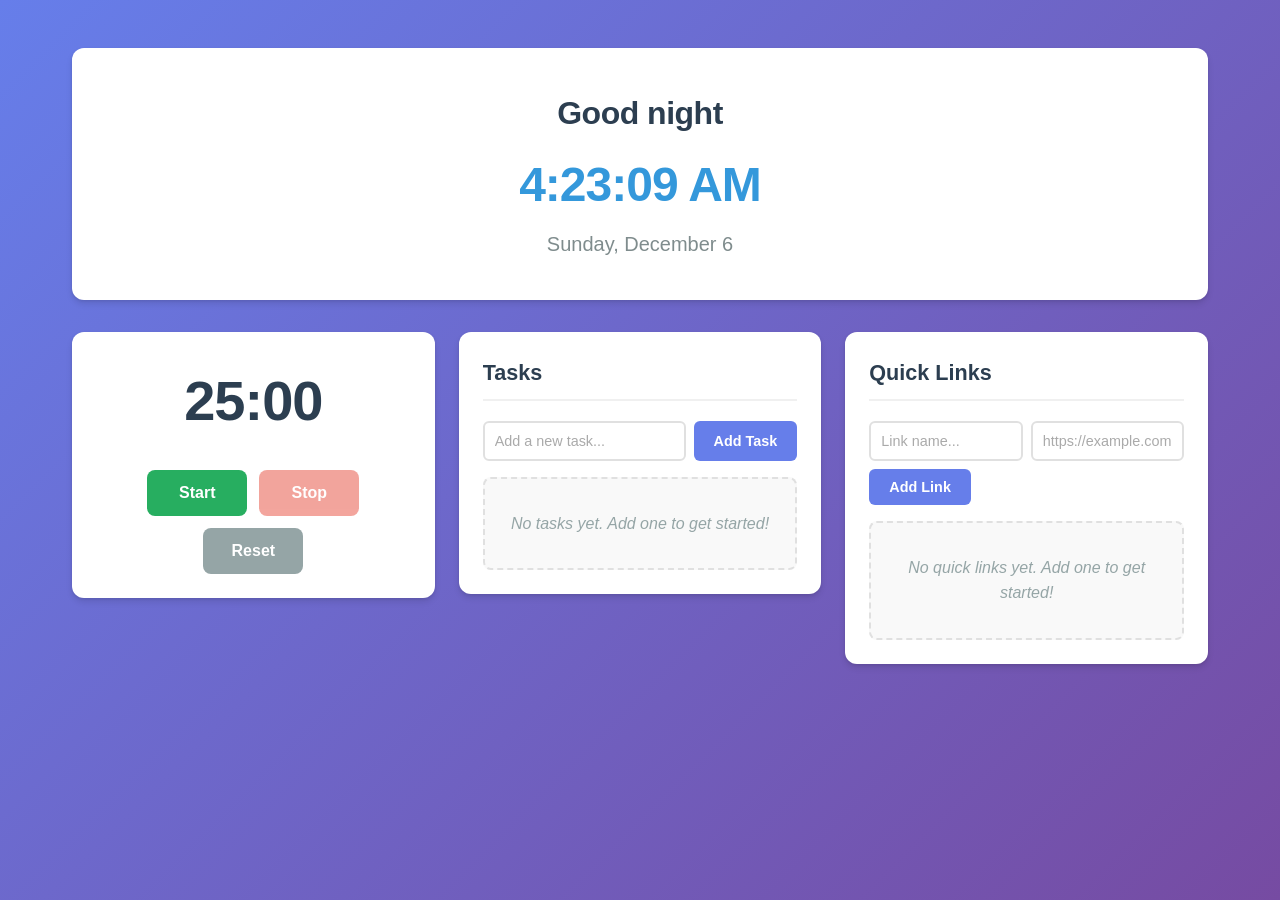
==== index.html @ 6912a450 "first commit" ====
<!DOCTYPE html>
<html lang="en">
<head>
    <meta charset="UTF-8">
    <meta name="viewport" content="width=device-width, initial-scale=1.0">
    <meta http-equiv="X-UA-Compatible" content="IE=edge">
    <meta name="description" content="A simple life dashboard with tasks, timer, and quick links">
    <title>Life Dashboard</title>
    <link rel="stylesheet" href="css/styles.css">
</head>
<body>
    <main class="dashboard">
        <header class="dashboard-header">
            <div id="greeting-container" class="greeting-component"></div>
        </header>

        <section class="dashboard-content">
            <div class="component-grid">
                <div id="timer-container" class="timer-component">
                    <h2>Focus Timer</h2>
                    <div class="timer-display"></div>
                    <div class="timer-controls"></div>
                </div>

                <div id="tasklist-container" class="tasklist-component">
                    <h2>Tasks</h2>
                    <div class="task-input-container"></div>
                    <div class="task-list"></div>
                </div>

                <div id="quicklinks-container" class="quicklinks-component">
                    <h2>Quick Links</h2>
                    <div class="quicklinks-input-container"></div>
                    <div class="quicklinks-list"></div>
                </div>
            </div>
        </section>
    </main>

    <!-- Load dependencies first -->
    <script src="js/StorageManager.js"></script>
    <script src="js/GreetingComponent.js"></script>
    <script src="js/TimerComponent.js"></script>
    <script src="js/TaskListComponent.js"></script>
    <script src="js/QuickLinksComponent.js"></script>
    
    <!-- Load main app last -->
    <script src="js/app.js"></script>
</body>
</html>
---- css/styles.css ----
/* To-Do List Life Dashboard Styles */

/* Reset and base styles */
* {
    margin: 0;
    padding: 0;
    box-sizing: border-box;
}

body {
    font-family: -apple-system, BlinkMacSystemFont, 'Segoe UI', Roboto, Oxygen, Ubuntu, Cantarell, sans-serif;
    line-height: 1.6;
    color: #333;
    background: linear-gradient(135deg, #667eea 0%, #764ba2 100%);
    min-height: 100vh;
    padding: 1rem;
}

/* Dashboard layout */
.dashboard {
    max-width: 1200px;
    margin: 0 auto;
    padding: 2rem;
}

.dashboard-header {
    margin-bottom: 2rem;
}

.dashboard-content {
    width: 100%;
}

/* Component grid - responsive flexbox/grid hybrid */
.component-grid {
    display: grid;
    grid-template-columns: repeat(auto-fit, minmax(320px, 1fr));
    gap: 1.5rem;
    align-items: start;
}

/* Tablet layout - 2 columns */
@media (min-width: 768px) and (max-width: 1024px) {
    .component-grid {
        grid-template-columns: repeat(2, 1fr);
    }
}

/* Desktop layout - 3 columns */
@media (min-width: 1025px) {
    .component-grid {
        grid-template-columns: repeat(3, 1fr);
    }
}

/* Component containers */
.timer-component,
.tasklist-component,
.quicklinks-component {
    background: white;
    border-radius: 12px;
    padding: 1.5rem;
    box-shadow: 0 4px 6px rgba(0, 0, 0, 0.1), 0 1px 3px rgba(0, 0, 0, 0.08);
    transition: transform 0.2s ease, box-shadow 0.2s ease;
}

.timer-component:hover,
.tasklist-component:hover,
.quicklinks-component:hover {
    transform: translateY(-2px);
    box-shadow: 0 8px 12px rgba(0, 0, 0, 0.15), 0 2px 4px rgba(0, 0, 0, 0.1);
}

/* Greeting component - enhanced typography */
.greeting-component {
    background: white;
    border-radius: 12px;
    padding: 2.5rem;
    box-shadow: 0 4px 6px rgba(0, 0, 0, 0.1), 0 1px 3px rgba(0, 0, 0, 0.08);
    text-align: center;
}

.greeting-message {
    font-size: 2rem;
    font-weight: 600;
    color: #2c3e50;
    margin-bottom: 0.75rem;
    letter-spacing: -0.5px;
}

.time-display {
    font-size: 3.5rem;
    font-weight: 700;
    color: #667eea;
    margin-bottom: 0.5rem;
    letter-spacing: -1px;
    font-variant-numeric: tabular-nums;
}

.date-display {
    font-size: 1.25rem;
    color: #7f8c8d;
    font-weight: 500;
}

/* Component headings */
h2 {
    margin-bottom: 1.25rem;
    font-size: 1.35rem;
    color: #2c3e50;
    font-weight: 600;
    border-bottom: 2px solid #f0f0f0;
    padding-bottom: 0.5rem;
}

/* Responsive design */
@media (max-width: 767px) {
    body {
        padding: 0.5rem;
    }
    
    .dashboard {
        padding: 0.75rem;
    }
    
    .component-grid {
        grid-template-columns: 1fr;
        gap: 1rem;
    }
    
    .greeting-component {
        padding: 1.5rem;
    }
    
    .greeting-message {
        font-size: 1.5rem;
    }
    
    .time-display {
        font-size: 2.5rem;
    }
    
    .date-display {
        font-size: 1rem;
    }
    
    .timer-display {
        font-size: 2.5rem;
    }
    
    .timer-controls {
        flex-direction: column;
    }
    
    .timer-btn {
        width: 100%;
    }
    
    h2 {
        font-size: 1.15rem;
    }
}

/* Small mobile devices */
@media (max-width: 375px) {
    .greeting-message {
        font-size: 1.25rem;
    }
    
    .time-display {
        font-size: 2rem;
    }
    
    .timer-display {
        font-size: 2rem;
    }
}

/* Input forms */
.task-input-form,
.quicklinks-input-form {
    display: flex;
    gap: 0.5rem;
    margin-bottom: 1rem;
    flex-wrap: wrap;
}

.task-input,
.link-name-input,
.link-url-input {
    flex: 1;
    min-width: 150px;
    padding: 0.625rem;
    border: 2px solid #e0e0e0;
    border-radius: 6px;
    font-size: 0.9rem;
    transition: border-color 0.2s ease, box-shadow 0.2s ease;
}

.task-input:focus,
.link-name-input:focus,
.link-url-input:focus {
    outline: none;
    border-color: #667eea;
    box-shadow: 0 0 0 3px rgba(102, 126, 234, 0.1);
}

.task-input::placeholder,
.link-name-input::placeholder,
.link-url-input::placeholder {
    color: #aaa;
}

.add-task-btn,
.add-link-btn {
    padding: 0.625rem 1.25rem;
    background-color: #667eea;
    color: white;
    border: none;
    border-radius: 6px;
    cursor: pointer;
    font-size: 0.9rem;
    font-weight: 600;
    transition: background-color 0.2s ease, transform 0.1s ease;
    white-space: nowrap;
}

.add-task-btn:hover,
.add-link-btn:hover {
    background-color: #5568d3;
    transform: translateY(-1px);
}

.add-task-btn:active,
.add-link-btn:active {
    transform: translateY(0);
}

/* Error messages */
.error-message {
    color: #c0392b;
    font-size: 0.85rem;
    margin-top: 0.5rem;
    padding: 0.625rem 0.875rem;
    background-color: #fadbd8;
    border-left: 3px solid #e74c3c;
    border-radius: 4px;
    animation: slideIn 0.3s ease;
}

@keyframes slideIn {
    from {
        opacity: 0;
        transform: translateY(-10px);
    }
    to {
        opacity: 1;
        transform: translateY(0);
    }
}

/* Success messages */
.success-message {
    color: #229954;
    font-size: 0.85rem;
    margin-top: 0.5rem;
    padding: 0.625rem 0.875rem;
    background-color: #d4edda;
    border-left: 3px solid #27ae60;
    border-radius: 4px;
    animation: slideIn 0.3s ease;
}

/* Task list */
.task-list-items,
.links-list-items {
    list-style: none;
}

.task-item,
.link-item {
    display: flex;
    align-items: center;
    gap: 0.75rem;
    padding: 0.875rem;
    margin-bottom: 0.625rem;
    background-color: #f9f9f9;
    border-radius: 8px;
    border: 1px solid #f0f0f0;
    transition: all 0.2s ease;
}

.task-item:hover,
.link-item:hover {
    background-color: #f0f0f0;
    border-color: #e0e0e0;
    transform: translateX(2px);
}

.task-item.completed {
    background-color: #f0f9f4;
    border-color: #d4edda;
}

.task-item.completed .task-description {
    text-decoration: line-through;
    color: #6c757d;
    opacity: 0.7;
}

.task-description {
    flex: 1;
    word-break: break-word;
    line-height: 1.5;
}

/* Checkbox styling */
.task-checkbox {
    width: 20px;
    height: 20px;
    cursor: pointer;
    accent-color: #667eea;
}

/* Buttons */
.edit-button,
.delete-button,
.save-button,
.cancel-button,
.link-button {
    padding: 0.375rem 0.875rem;
    border: none;
    border-radius: 6px;
    cursor: pointer;
    font-size: 0.85rem;
    font-weight: 500;
    transition: all 0.2s ease;
}

.edit-button {
    background-color: #95a5a6;
    color: white;
}

.edit-button:hover {
    background-color: #7f8c8d;
    transform: translateY(-1px);
}

.delete-button {
    background-color: #e74c3c;
    color: white;
}

.delete-button:hover {
    background-color: #c0392b;
    transform: translateY(-1px);
}

.save-button {
    background-color: #27ae60;
    color: white;
}

.save-button:hover {
    background-color: #229954;
    transform: translateY(-1px);
}

.cancel-button {
    background-color: #95a5a6;
    color: white;
}

.cancel-button:hover {
    background-color: #7f8c8d;
    transform: translateY(-1px);
}

.link-button {
    flex: 1;
    text-align: left;
    background-color: #667eea;
    color: white;
    padding: 0.625rem 1rem;
    text-decoration: none;
    display: inline-block;
}

.link-button:hover {
    background-color: #5568d3;
    transform: translateY(-1px);
}

.edit-button:active,
.delete-button:active,
.save-button:active,
.cancel-button:active,
.link-button:active {
    transform: translateY(0);
}

/* Edit input */
.edit-input {
    flex: 1;
    padding: 0.625rem;
    border: 2px solid #667eea;
    border-radius: 6px;
    font-size: 0.9rem;
    transition: box-shadow 0.2s ease;
}

.edit-input:focus {
    outline: none;
    box-shadow: 0 0 0 3px rgba(102, 126, 234, 0.1);
}

/* Empty state */
.empty-message {
    color: #95a5a6;
    font-style: italic;
    text-align: center;
    padding: 2rem 1rem;
    background-color: #f9f9f9;
    border-radius: 8px;
    border: 2px dashed #e0e0e0;
}

/* Greeting component styles */
.greeting-message {
    font-size: 2rem;
    font-weight: 600;
    color: #2c3e50;
    margin-bottom: 0.5rem;
}

.time-display {
    font-size: 3rem;
    font-weight: 700;
    color: #3498db;
    margin-bottom: 0.25rem;
}

.date-display {
    font-size: 1.25rem;
    color: #7f8c8d;
}

/* Timer component styles */
.timer {
    text-align: center;
}

.timer-display {
    font-size: 3.5rem;
    font-weight: 700;
    color: #2c3e50;
    margin-bottom: 1.5rem;
    font-variant-numeric: tabular-nums;
    letter-spacing: -1px;
}

.timer-controls {
    display: flex;
    gap: 0.75rem;
    justify-content: center;
    flex-wrap: wrap;
}

.timer-btn {
    padding: 0.875rem 1.75rem;
    border: none;
    border-radius: 8px;
    cursor: pointer;
    font-size: 1rem;
    font-weight: 600;
    transition: all 0.2s ease;
    min-width: 100px;
}

.timer-start {
    background-color: #27ae60;
    color: white;
}

.timer-start:hover:not(:disabled) {
    background-color: #229954;
    transform: translateY(-2px);
    box-shadow: 0 4px 8px rgba(39, 174, 96, 0.3);
}

.timer-stop {
    background-color: #e74c3c;
    color: white;
}

.timer-stop:hover:not(:disabled) {
    background-color: #c0392b;
    transform: translateY(-2px);
    box-shadow: 0 4px 8px rgba(231, 76, 60, 0.3);
}

.timer-reset {
    background-color: #95a5a6;
    color: white;
}

.timer-reset:hover:not(:disabled) {
    background-color: #7f8c8d;
    transform: translateY(-2px);
    box-shadow: 0 4px 8px rgba(149, 165, 166, 0.3);
}

.timer-btn:disabled {
    opacity: 0.5;
    cursor: not-allowed;
    transform: none;
}

.timer-btn:active:not(:disabled) {
    transform: translateY(0);
}

.timer-complete-message {
    margin-top: 1rem;
    font-size: 1.25rem;
    font-weight: 600;
    color: #27ae60;
    animation: pulse 1.5s ease-in-out infinite;
}

@keyframes pulse {
    0%, 100% {
        opacity: 1;
    }
    50% {
        opacity: 0.6;
    }
}

/* Quick Links specific styling */
.quicklinks-list-items {
    display: grid;
    grid-template-columns: 1fr;
    gap: 0.625rem;
}

@media (min-width: 768px) {
    .quicklinks-list-items {
        grid-template-columns: repeat(2, 1fr);
    }
}

.link-item {
    padding: 0;
    background-color: transparent;
    border: none;
}

.link-item .link-button {
    width: 100%;
    justify-content: space-between;
    display: flex;
    align-items: center;
}

/* Loading states */
.loading {
    opacity: 0.6;
    pointer-events: none;
}

/* Focus visible for accessibility */
*:focus-visible {
    outline: 2px solid #667eea;
    outline-offset: 2px;
}

/* Smooth scrolling */
html {
    scroll-behavior: smooth;
}

/* Print styles */
@media print {
    body {
        background: white;
    }
    
    .timer-controls,
    .task-input-form,
    .quicklinks-input-form,
    .edit-button,
    .delete-button {
        display: none;
    }
    
    .component-grid {
        display: block;
    }
    
    .timer-component,
    .tasklist-component,
    .quicklinks-component,
    .greeting-component {
        box-shadow: none;
        border: 1px solid #ddd;
        page-break-inside: avoid;
        margin-bottom: 1rem;
    }
}

/* Reduced motion for accessibility */
@media (prefers-reduced-motion: reduce) {
    *,
    *::before,
    *::after {
        animation-duration: 0.01ms !important;
        animation-iteration-count: 1 !important;
        transition-duration: 0.01ms !important;
    }
}

/* High contrast mode support */
@media (prefers-contrast: high) {
    .task-item,
    .link-item {
        border: 2px solid currentColor;
    }
    
    .timer-component,
    .tasklist-component,
    .quicklinks-component,
    .greeting-component {
        border: 2px solid currentColor;
    }
}

/* Dark mode support (optional enhancement) */
@media (prefers-color-scheme: dark) {
    body {
        background: linear-gradient(135deg, #1a1a2e 0%, #16213e 100%);
    }
    
    .timer-component,
    .tasklist-component,
    .quicklinks-component,
    .greeting-component {
        background: #2c3e50;
        color: #ecf0f1;
    }
    
    h2 {
        color: #ecf0f1;
        border-bottom-color: #34495e;
    }
    
    .greeting-message,
    .timer-display {
        color: #ecf0f1;
    }
    
    .time-display {
        color: #667eea;
    }
    
    .date-display {
        color: #95a5a6;
    }
    
    .task-item,
    .link-item {
        background-color: #34495e;
        border-color: #2c3e50;
        color: #ecf0f1;
    }
    
    .task-item:hover,
    .link-item:hover {
        background-color: #3d566e;
        border-color: #34495e;
    }
    
    .task-item.completed {
        background-color: #1e3a2e;
        border-color: #27ae60;
    }
    
    .empty-message {
        background-color: #34495e;
        border-color: #2c3e50;
        color: #95a5a6;
    }
    
    .task-input,
    .link-name-input,
    .link-url-input,
    .edit-input {
        background-color: #34495e;
        border-color: #2c3e50;
        color: #ecf0f1;
    }
    
    .task-input::placeholder,
    .link-name-input::placeholder,
    .link-url-input::placeholder {
        color: #7f8c8d;
    }
}
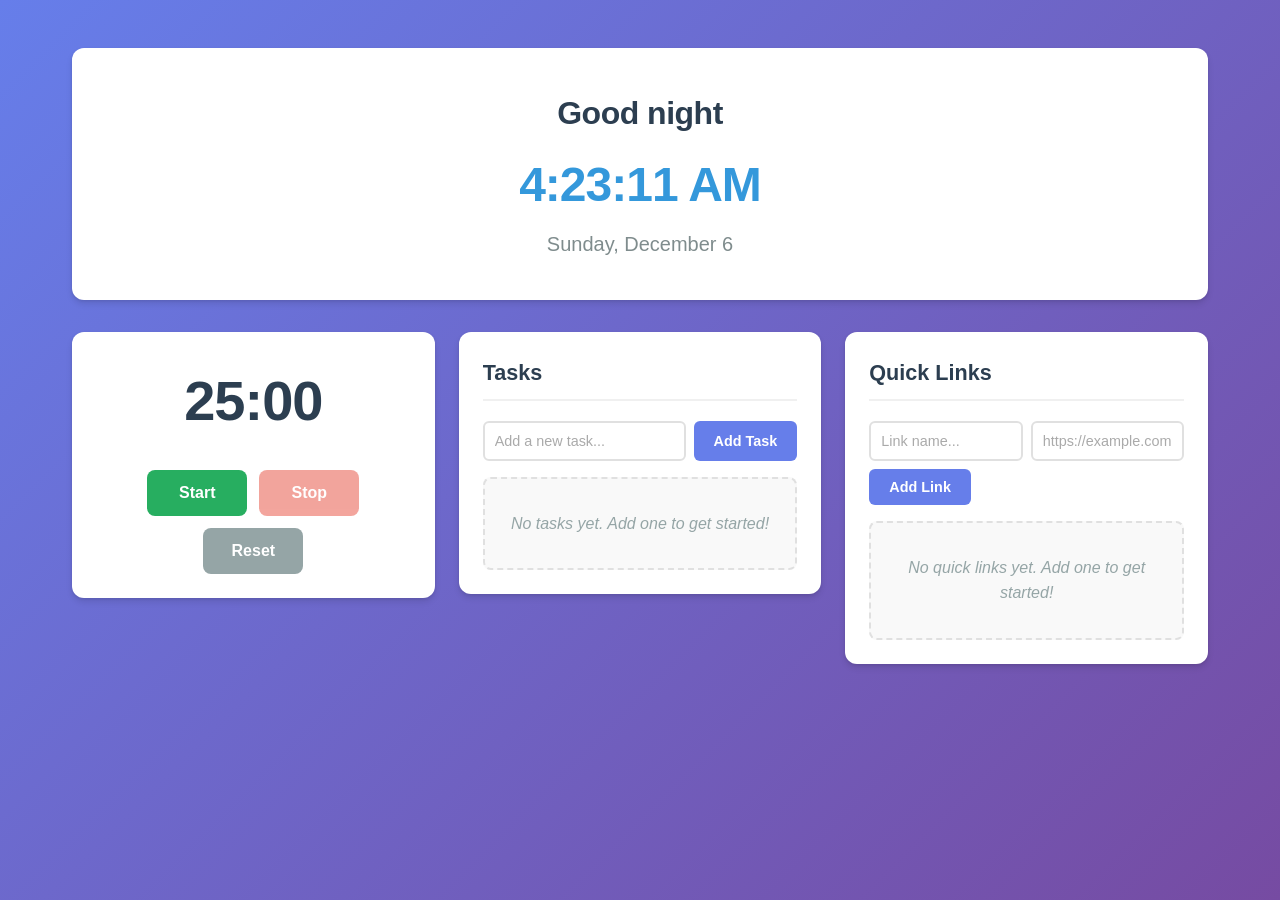
==== commit d896f088: "Version 1" ====
--- a/index.html
+++ b/index.html
@@ -38,6 +38,9 @@
     </main>
 
     <!-- Load dependencies first -->
+    <script src="js/PerformanceUtils.js"></script>
+    <script src="js/NotificationManager.js"></script>
+    <script src="js/BrowserCompatibility.js"></script>
     <script src="js/StorageManager.js"></script>
     <script src="js/GreetingComponent.js"></script>
     <script src="js/TimerComponent.js"></script>
--- a/css/styles.css
+++ b/css/styles.css
@@ -269,6 +269,101 @@
     border-left: 3px solid #27ae60;
     border-radius: 4px;
     animation: slideIn 0.3s ease;
+}
+
+/* Notification system */
+.notification-container {
+    position: fixed;
+    top: 20px;
+    right: 20px;
+    z-index: 9999;
+    display: flex;
+    flex-direction: column;
+    gap: 0.75rem;
+    max-width: 400px;
+    pointer-events: none;
+}
+
+.notification {
+    background: white;
+    padding: 1rem 2.5rem 1rem 1rem;
+    border-radius: 8px;
+    box-shadow: 0 4px 12px rgba(0, 0, 0, 0.15), 0 2px 4px rgba(0, 0, 0, 0.1);
+    font-size: 0.9rem;
+    line-height: 1.5;
+    position: relative;
+    pointer-events: auto;
+    opacity: 0;
+    transform: translateX(100%);
+    transition: all 0.3s ease;
+    border-left: 4px solid #667eea;
+}
+
+.notification-show {
+    opacity: 1;
+    transform: translateX(0);
+}
+
+.notification-hide {
+    opacity: 0;
+    transform: translateX(100%);
+}
+
+.notification-error {
+    background-color: #fadbd8;
+    border-left-color: #e74c3c;
+    color: #c0392b;
+}
+
+.notification-warning {
+    background-color: #fff3cd;
+    border-left-color: #f39c12;
+    color: #856404;
+}
+
+.notification-success {
+    background-color: #d4edda;
+    border-left-color: #27ae60;
+    color: #229954;
+}
+
+.notification-info {
+    background-color: #d1ecf1;
+    border-left-color: #3498db;
+    color: #0c5460;
+}
+
+.notification-close {
+    position: absolute;
+    top: 0.5rem;
+    right: 0.5rem;
+    background: none;
+    border: none;
+    font-size: 1.5rem;
+    line-height: 1;
+    color: inherit;
+    opacity: 0.5;
+    cursor: pointer;
+    padding: 0.25rem;
+    transition: opacity 0.2s ease;
+}
+
+.notification-close:hover {
+    opacity: 1;
+}
+
+/* Mobile notification adjustments */
+@media (max-width: 767px) {
+    .notification-container {
+        top: 10px;
+        right: 10px;
+        left: 10px;
+        max-width: none;
+    }
+    
+    .notification {
+        font-size: 0.85rem;
+    }
 }
 
 /* Task list */
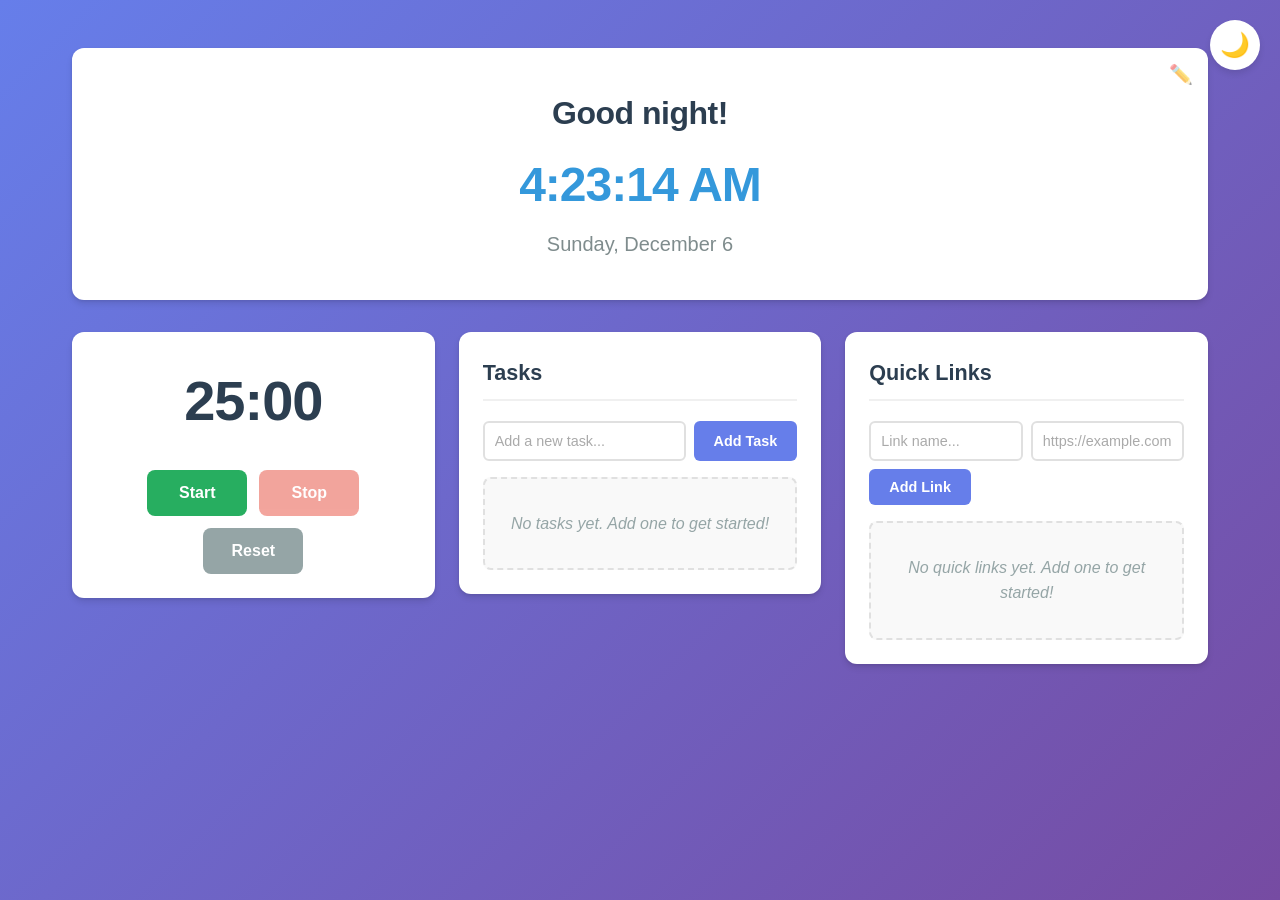
==== commit 0c8ca856: "Version 1" ====
--- a/index.html
+++ b/index.html
@@ -41,6 +41,7 @@
     <script src="js/PerformanceUtils.js"></script>
     <script src="js/NotificationManager.js"></script>
     <script src="js/BrowserCompatibility.js"></script>
+    <script src="js/ThemeManager.js"></script>
     <script src="js/StorageManager.js"></script>
     <script src="js/GreetingComponent.js"></script>
     <script src="js/TimerComponent.js"></script>
--- a/css/styles.css
+++ b/css/styles.css
@@ -731,74 +731,153 @@
     }
 }
 
-/* Dark mode support (optional enhancement) */
-@media (prefers-color-scheme: dark) {
-    body {
-        background: linear-gradient(135deg, #1a1a2e 0%, #16213e 100%);
-    }
-    
-    .timer-component,
-    .tasklist-component,
-    .quicklinks-component,
-    .greeting-component {
-        background: #2c3e50;
-        color: #ecf0f1;
-    }
-    
-    h2 {
-        color: #ecf0f1;
-        border-bottom-color: #34495e;
-    }
-    
-    .greeting-message,
-    .timer-display {
-        color: #ecf0f1;
-    }
-    
-    .time-display {
-        color: #667eea;
-    }
-    
-    .date-display {
-        color: #95a5a6;
-    }
-    
-    .task-item,
-    .link-item {
-        background-color: #34495e;
-        border-color: #2c3e50;
-        color: #ecf0f1;
-    }
-    
-    .task-item:hover,
-    .link-item:hover {
-        background-color: #3d566e;
-        border-color: #34495e;
-    }
-    
-    .task-item.completed {
-        background-color: #1e3a2e;
-        border-color: #27ae60;
-    }
-    
-    .empty-message {
-        background-color: #34495e;
-        border-color: #2c3e50;
-        color: #95a5a6;
-    }
-    
-    .task-input,
-    .link-name-input,
-    .link-url-input,
-    .edit-input {
-        background-color: #34495e;
-        border-color: #2c3e50;
-        color: #ecf0f1;
-    }
-    
-    .task-input::placeholder,
-    .link-name-input::placeholder,
-    .link-url-input::placeholder {
-        color: #7f8c8d;
-    }
-}
+/* Dark mode support removed - using manual toggle instead via .dark-theme class */
+
+/* Theme Toggle Button */
+.theme-toggle-btn {
+    position: fixed;
+    top: 20px;
+    right: 20px;
+    width: 50px;
+    height: 50px;
+    border-radius: 50%;
+    border: none;
+    background: white;
+    box-shadow: 0 4px 6px rgba(0, 0, 0, 0.1);
+    cursor: pointer;
+    font-size: 1.5rem;
+    display: flex;
+    align-items: center;
+    justify-content: center;
+    transition: all 0.3s ease;
+    z-index: 1000;
+}
+
+.theme-toggle-btn:hover {
+    transform: scale(1.1);
+    box-shadow: 0 6px 12px rgba(0, 0, 0, 0.15);
+}
+
+/* Edit Name Button */
+.edit-name-btn {
+    position: absolute;
+    top: 10px;
+    right: 10px;
+    background: transparent;
+    border: none;
+    font-size: 1.2rem;
+    cursor: pointer;
+    opacity: 0.6;
+    transition: opacity 0.2s ease;
+    padding: 5px;
+}
+
+.edit-name-btn:hover {
+    opacity: 1;
+}
+
+.greeting-component {
+    position: relative;
+}
+
+/* Dark Theme Styles */
+body.dark-theme {
+    background: linear-gradient(135deg, #1a1a2e 0%, #16213e 100%);
+    color: #ecf0f1;
+}
+
+body.dark-theme .timer-component,
+body.dark-theme .tasklist-component,
+body.dark-theme .quicklinks-component,
+body.dark-theme .greeting-component {
+    background: #2c3e50;
+    color: #ecf0f1;
+    box-shadow: 0 4px 6px rgba(0, 0, 0, 0.3);
+}
+
+body.dark-theme h2 {
+    color: #ecf0f1;
+    border-bottom-color: #34495e;
+}
+
+body.dark-theme .greeting-message,
+body.dark-theme .timer-display {
+    color: #ecf0f1;
+}
+
+body.dark-theme .time-display {
+    color: #667eea;
+}
+
+body.dark-theme .date-display {
+    color: #95a5a6;
+}
+
+body.dark-theme .task-item,
+body.dark-theme .link-item {
+    background-color: #34495e;
+    border-color: #2c3e50;
+    color: #ecf0f1;
+}
+
+body.dark-theme .task-item:hover,
+body.dark-theme .link-item:hover {
+    background-color: #3d566e;
+    border-color: #34495e;
+}
+
+body.dark-theme .task-item.completed {
+    background-color: #1e3a2e;
+    border-color: #27ae60;
+}
+
+body.dark-theme .empty-message {
+    background-color: #34495e;
+    border-color: #2c3e50;
+    color: #95a5a6;
+}
+
+body.dark-theme .task-input,
+body.dark-theme .link-name-input,
+body.dark-theme .link-url-input,
+body.dark-theme .edit-input {
+    background-color: #34495e;
+    border-color: #2c3e50;
+    color: #ecf0f1;
+}
+
+body.dark-theme .task-input::placeholder,
+body.dark-theme .link-name-input::placeholder,
+body.dark-theme .link-url-input::placeholder {
+    color: #7f8c8d;
+}
+
+body.dark-theme .theme-toggle-btn {
+    background: #34495e;
+    color: #ecf0f1;
+}
+
+body.dark-theme .edit-name-btn {
+    color: #ecf0f1;
+}
+
+body.dark-theme .notification {
+    background: #34495e;
+    color: #ecf0f1;
+}
+
+body.dark-theme .notification-error {
+    background-color: #c0392b;
+}
+
+body.dark-theme .notification-warning {
+    background-color: #f39c12;
+}
+
+body.dark-theme .notification-success {
+    background-color: #27ae60;
+}
+
+body.dark-theme .notification-info {
+    background-color: #3498db;
+}
